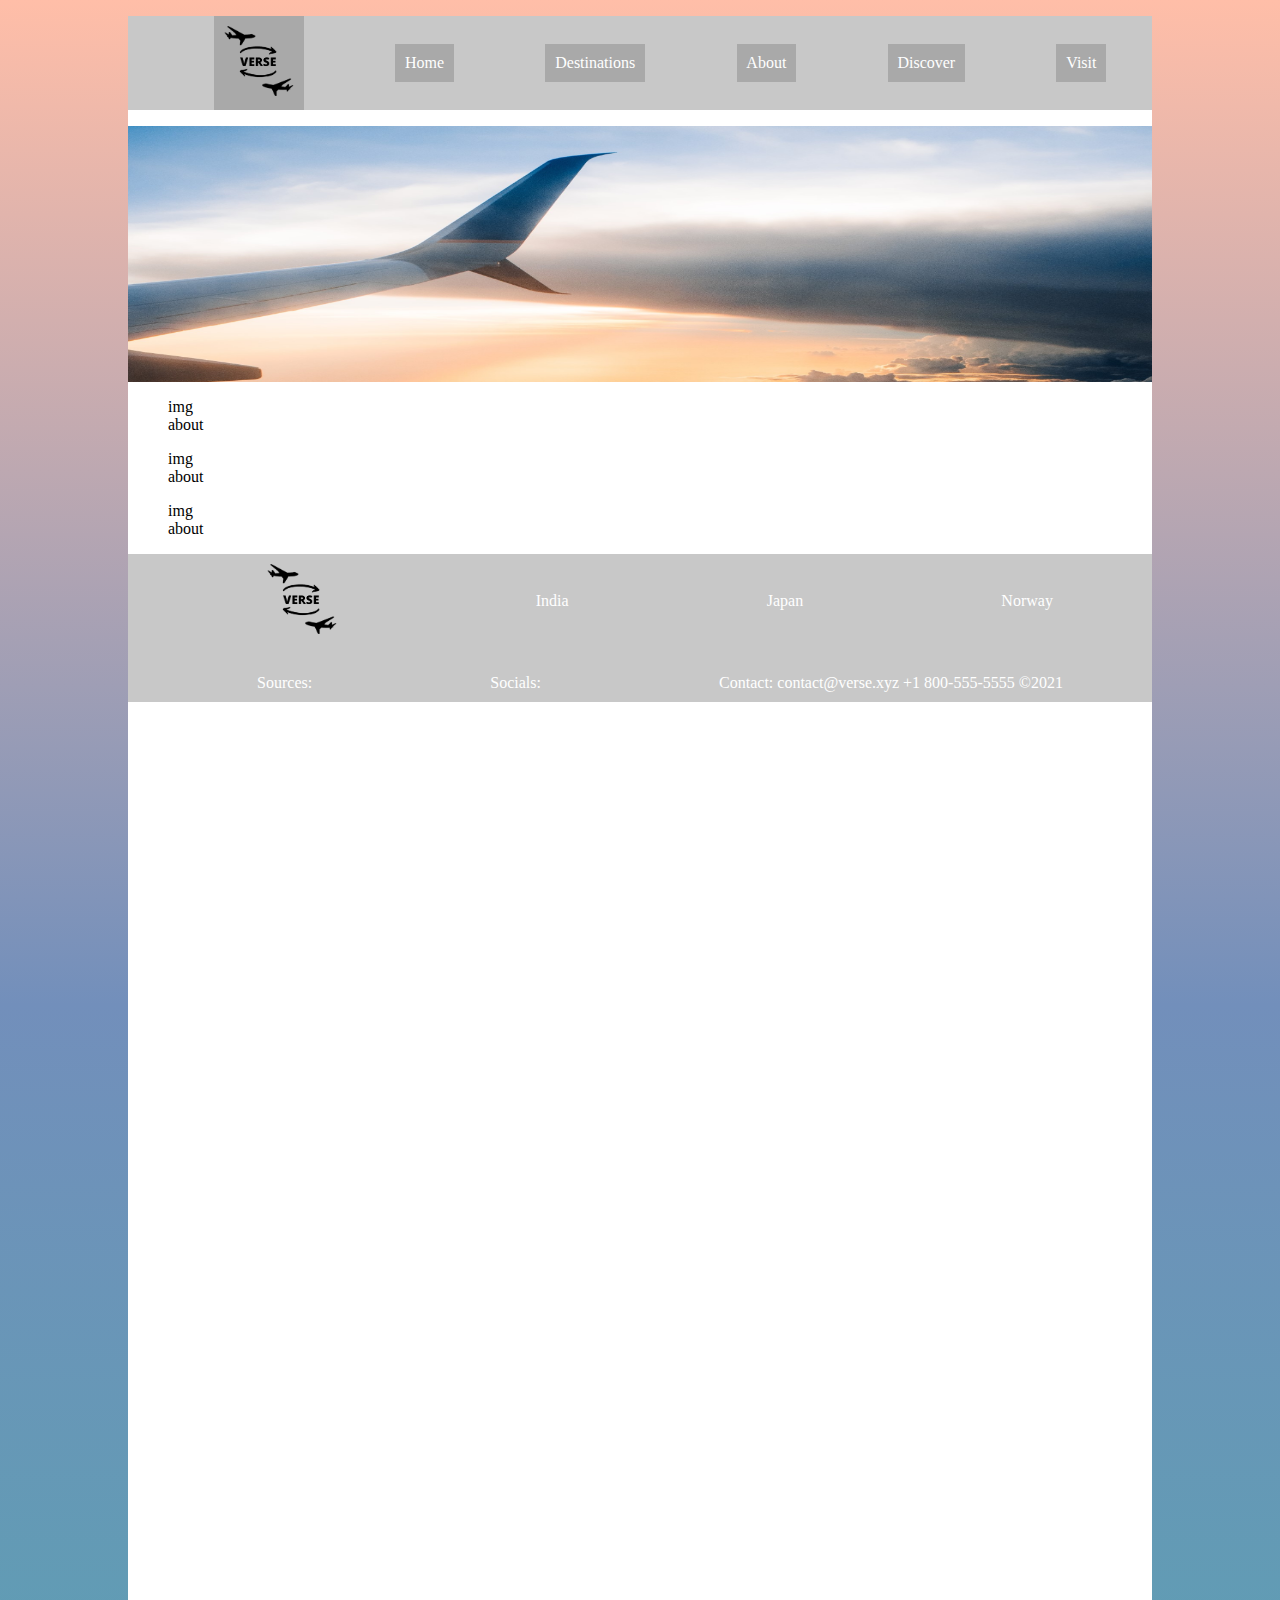
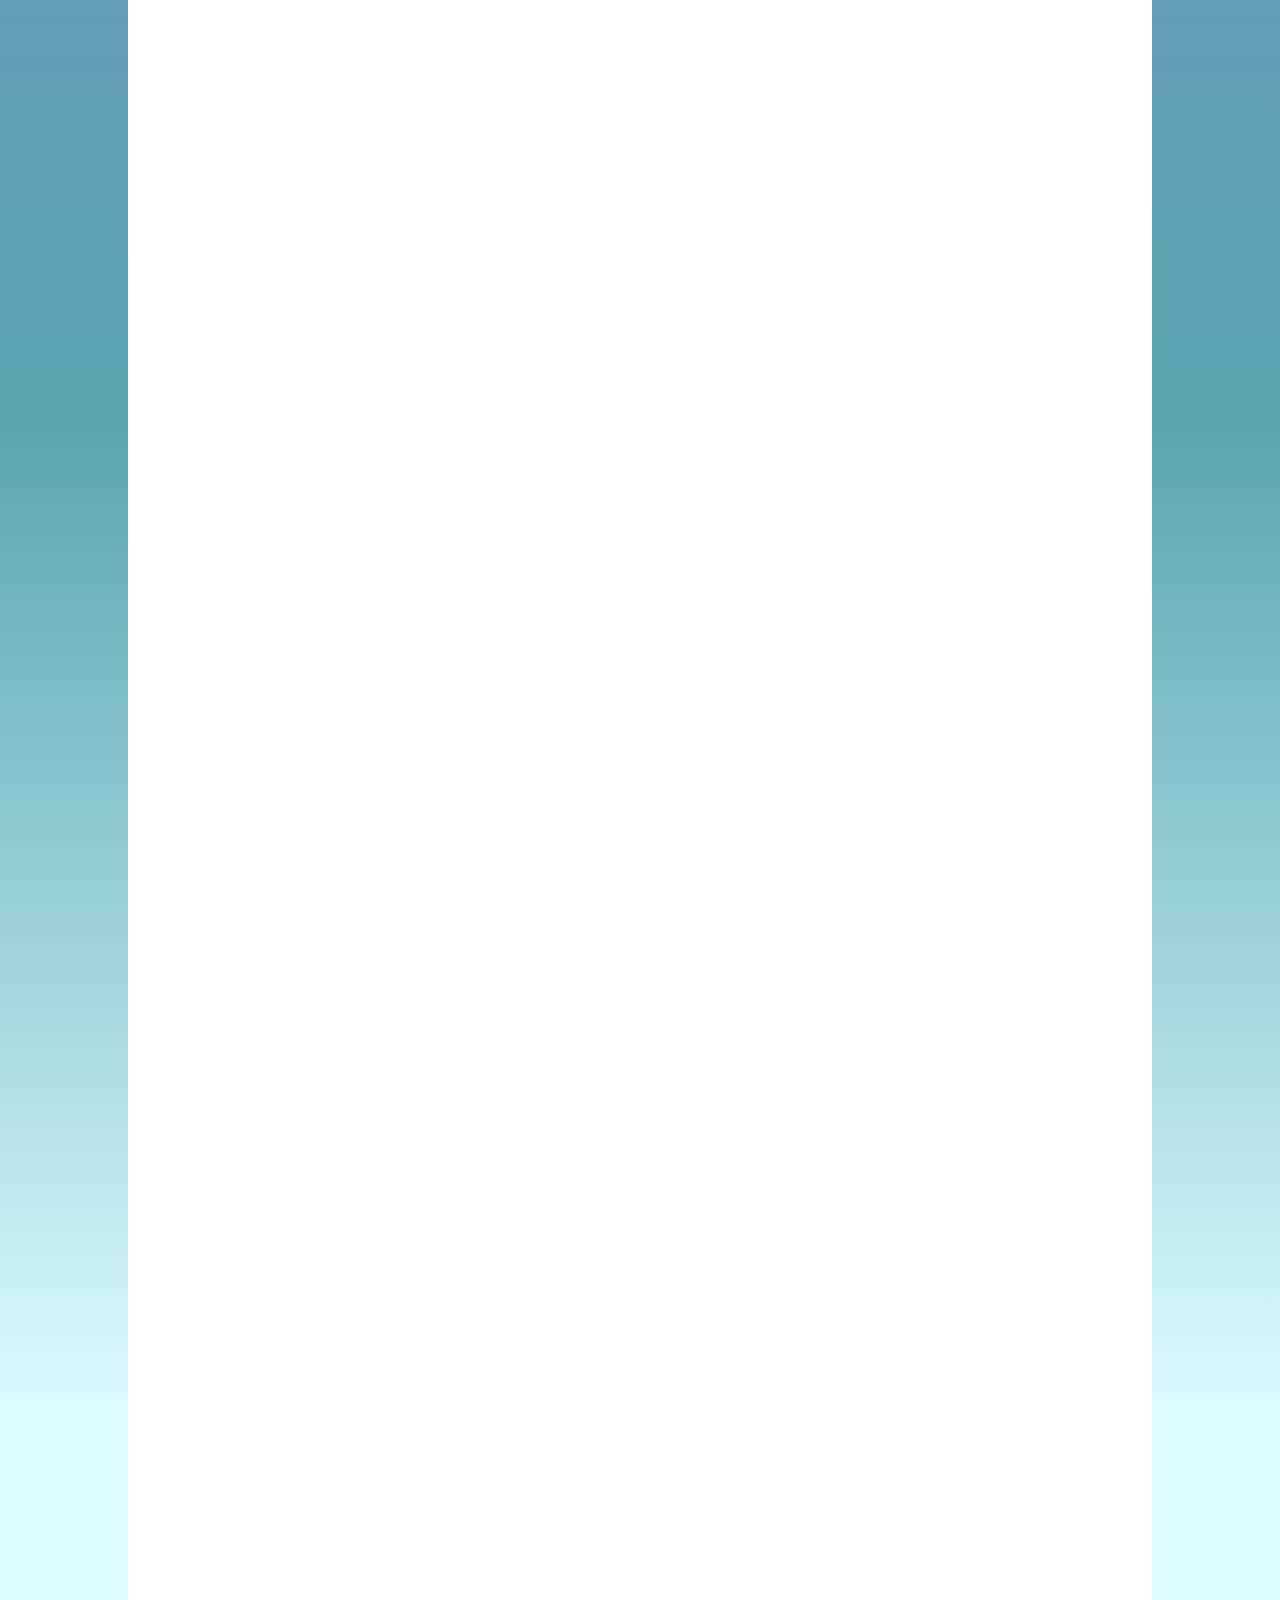
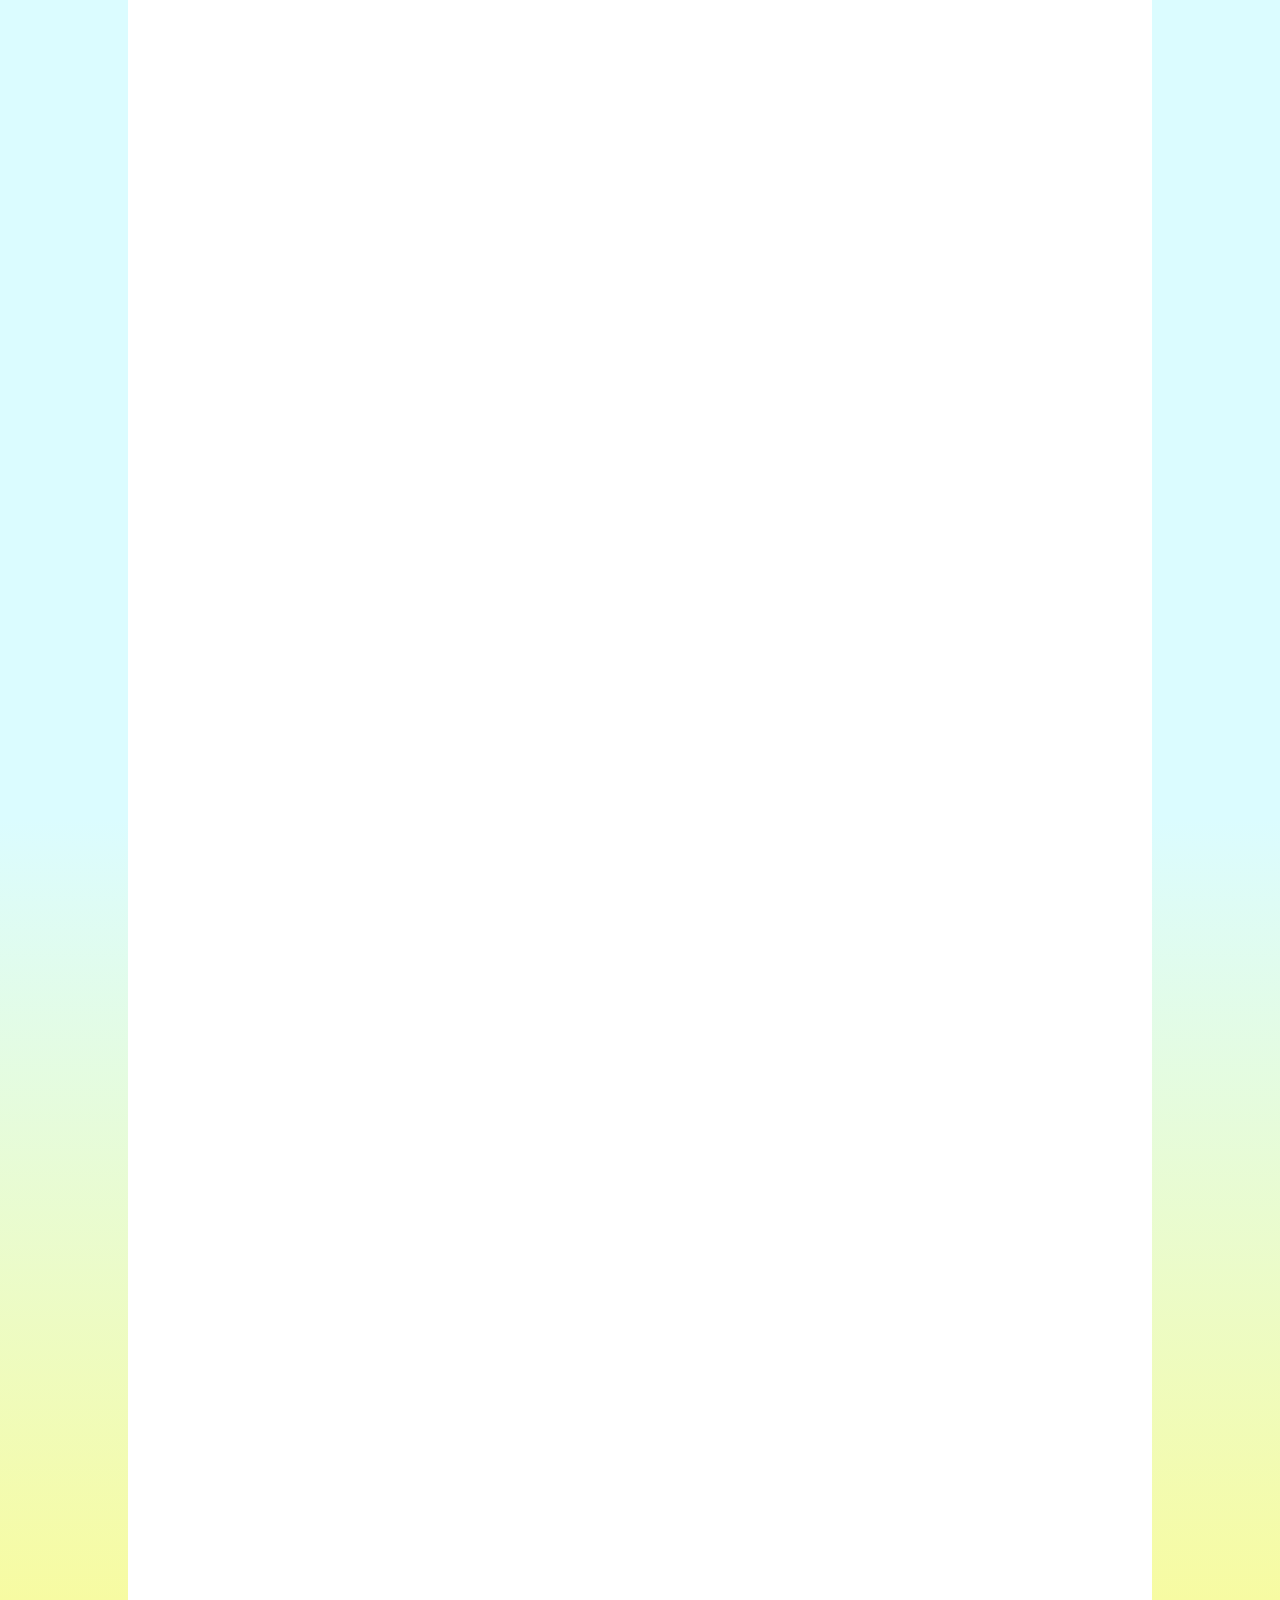
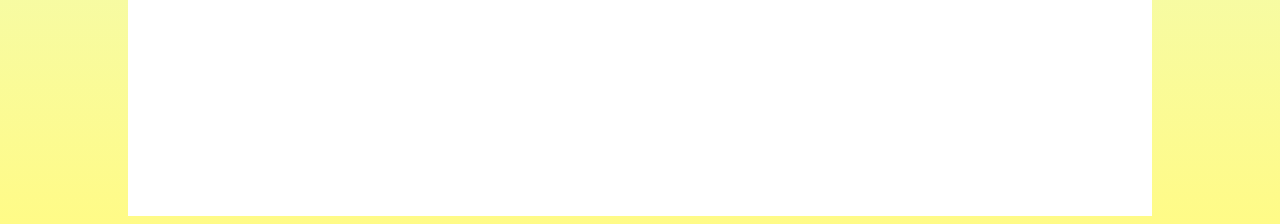
==== destinations.html @ d16730b5 "Co-authored-by: SakethP123 <SakethP123@users.noreply.github.com> Co-authored-by: VictorS121504 <Vict" ====
<!DOCTYPE html>
<html lang="en">
<head>
    <meta charset="UTF-8">
    <meta http-equiv="X-UA-Compatible" content="IE=edge">
    <meta name="viewport" content="width=device-width, initial-scale=1.0">
    <link rel="stylesheet" href="css/styles.css">
    <title>Verse | Destinations</title>
</head>
<body>
    <header>
        <ul>
            <li><img src="img\1.png"></li>
            
            <li><a href="index.html">Home</a></li>
            <li><a href="destinations.html">Destinations</a></li>
            <li class="dropdown">About
                <div class="dropdown-content">
                    <a href="india-about.html">India</a>
                    <a href="japan-about.html">Japan</a>
                    <a href="norway-about.html">Norway</a>
                </div>
            </li>
            <li class="dropdown">Discover
                <div class="dropdown-content">
                    <a href="india-discover.html">India</a>
                    <a href="japan-discover.html">Japan</a>
                    <a href="norway-discover.html">Norway</a>
                </div>
            </li>
            <li class="dropdown">Visit
                <div class="dropdown-content">
                    <a href="india-visit.html">India</a>
                    <a href="japan-visit.html">Japan</a>
                    <a href="norway-visit.html">Norway</a>
                </div>
            </li>
        </ul>
    </header>

    <section id="hero">
    </section>

    <section id="india">
        <ul>
            <li>img</li>
            <li>about</li>
        </ul>
    </section>

    <section id="japan">
        <ul>
            <li>img</li>
            <li>about</li>
        </ul>
    </section>

    <section id="norway">
        <ul>
            <li>img</li>
            <li>about</li>
        </ul>
    </section>

    <footer>
        <ul>
            <li><img src="img\1.png"></li>
            <li class="dropdown">India
                <div class="dropdown-content">
                    <a href="india-about.html">About</a>
                    <a href="india-discover.html">Discover</a>
                    <a href="india-visit.html">Visit</a>
                </div>
            </li>

            <li class="dropdown">Japan
                <div class="dropdown-content">
                    <a href="japan-about.html">About</a>
                    <a href="japan-discover.html">Discover</a>
                    <a href="japan-visit.html">Visit</a>
                </div>
            </li>

            <li class="dropdown">Norway
                <div class="dropdown-content">
                    <a href="norway-about.html">About</a>
                    <a href="norway-discover.html">Discover</a>
                    <a href="norway-visit.html">Visit</a>
                </div>
            </li>
        </ul>

        <ul>
            <li>Sources: </li>
            <li>Socials: </li>
            <li>Contact: contact@verse.xyz +1 800-555-5555 &copy;2021</li>
        </ul>
    </footer>
</body>
---- css/styles.css ----
/* Don't forget that media queries are required for this project */
html{
    background-image:repeating-linear-gradient(180deg, #FFBEA8, #728FBB, #56A4B0, #DBFCFF, #DBFCFF, #FFFB87);
    background-repeat: no-repeat;
    background-attachment:scroll;
}

body{
    height: 5000px;
    font-family:'Times New Roman', Times, serif;
    margin-left: 10vw;
    margin-right: 10vw;
    background-color: white;
}

li{
    text-decoration: none;
    list-style:none;
}

/*Header*/
header{
    background-color: rgba(128, 128, 128, 0.432);
}

header ul{
    display: flex;
    flex-direction: row;
    flex-wrap: wrap;
    justify-content: space-around;
}

header ul li{
    display: inline-block;
    padding: 1%;
    background-color:rgba(128, 128, 128, 0.432);
    color: white;
    text-align: center;
    align-self: center;
}

header ul li a{
    text-decoration: none;
    color: white;
}

header ul li img{
    width: 5.5vw;
    height: relative;
}

/*footer*/
footer{
    background-color:rgba(128, 128, 128, 0.432);
}

footer ul{
    display: flex;
    flex-direction: row;
    flex-wrap: wrap;
    justify-content: space-around;
}

footer ul li{
    color: white;
    padding: 1%;
    text-align: center;
    align-self: center;
}

footer ul li img{
    width: 5.5vw;
    height: relative;
}

/*Dropdown */    
.dropdown-content{
    display: none;
    z-index: 1;
}

.dropdown-content a{
    color: black;
    padding: 12px 16px;
    text-decoration: none;
    display: block;
}

.dropdown:hover .dropdown-content{
    display: flex;
    display: block flex;
}

/*Page content*/
#hero{
    display: flex;
    width: 100%;
    height: 20vw;
    background-image: url(../img/home-hero.jpg);
    background-size: 100% 200%;
    background-repeat: no-repeat;
    object-fit: scale-down;
}

#hero h1{
    color: white;
    align-self: center;
    font-size: 475%;
    transform: translate(370%);
}

#discovery-pages{
    background-color: rgba(128, 128, 128, 0.432);
}

#discovery-pages ul{
    display: flex;
    flex-direction: row;
    justify-content: space-around;
    flex-wrap: wrap;
    color: white;
    height: fit-content;
}

#discovery-pages ul li.things-japan{
    background-image: url(../img/Things-in-Japan-img.jpg);
    background-size: 10vw 10vw;
    height: 10vw;
    width: 10vw;
    background-repeat: no-repeat
}
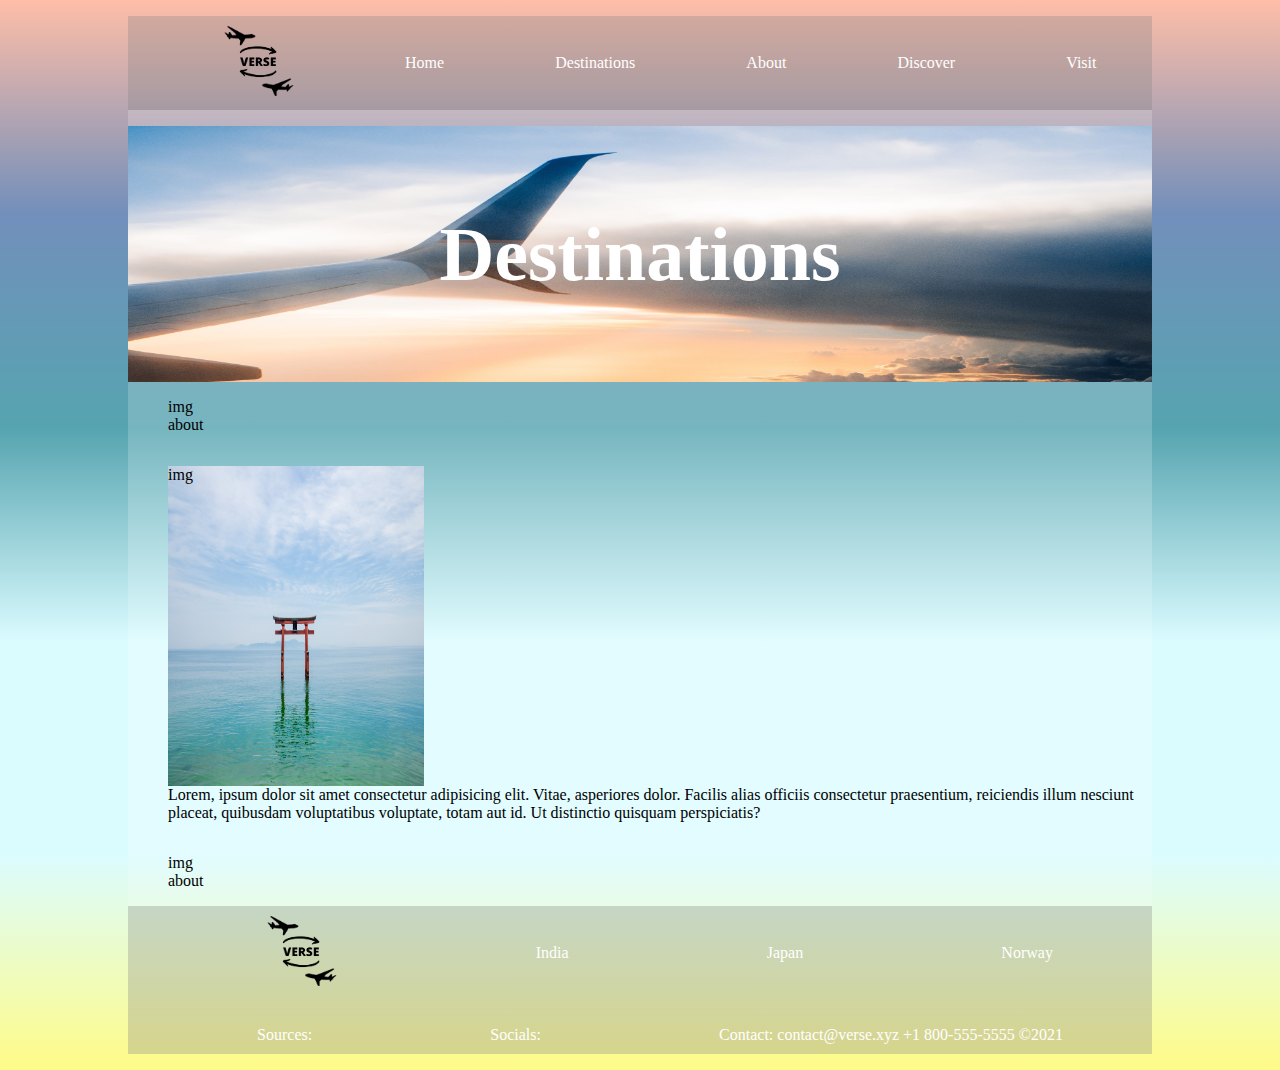
==== commit 3ec9a537: "Co-authored-by: SakethP123 <SakethP123@users.noreply.github.com> Co-authored-by: VictorS121504 <Vict" ====
--- a/destinations.html
+++ b/destinations.html
@@ -4,7 +4,7 @@
     <meta charset="UTF-8">
     <meta http-equiv="X-UA-Compatible" content="IE=edge">
     <meta name="viewport" content="width=device-width, initial-scale=1.0">
-    <link rel="stylesheet" href="css/styles.css">
+    <link rel="stylesheet" href="css\style-destinations.css">
     <title>Verse | Destinations</title>
 </head>
 <body>
@@ -39,6 +39,7 @@
     </header>
 
     <section id="hero">
+        <h1>Destinations</h1>
     </section>
 
     <section id="india">
@@ -50,8 +51,8 @@
 
     <section id="japan">
         <ul>
-            <li>img</li>
-            <li>about</li>
+            <li class="about-hero"> img </li>
+            <li class="about-txt">Lorem, ipsum dolor sit amet consectetur adipisicing elit. Vitae, asperiores dolor. Facilis alias officiis consectetur praesentium, reiciendis illum nesciunt placeat, quibusdam voluptatibus voluptate, totam aut id. Ut distinctio quisquam perspiciatis?</li>
         </ul>
     </section>
 
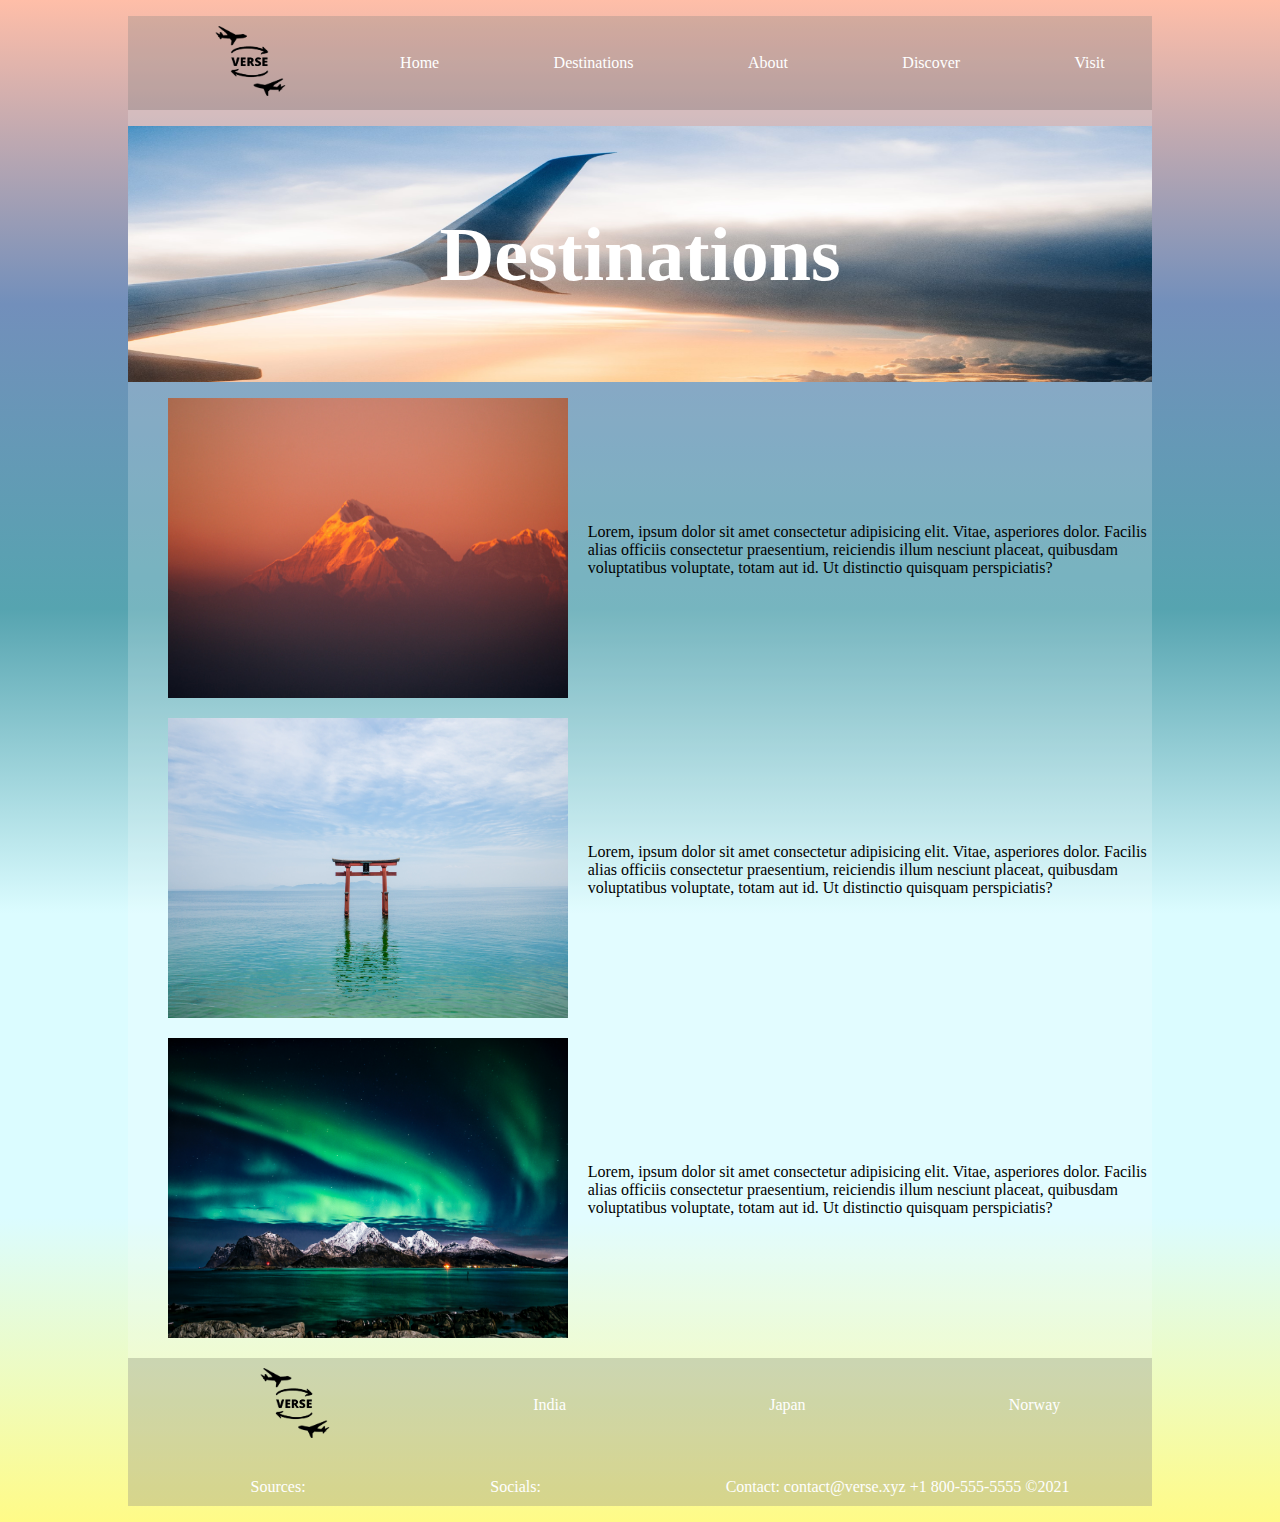
==== commit 4c75a97f: "minor update for destionations page" ====
--- a/destinations.html
+++ b/destinations.html
@@ -44,22 +44,22 @@
 
     <section id="india">
         <ul>
-            <li>img</li>
-            <li>about</li>
+            <li> <img src="./img/India-About-Hero.jpg" width="400" height="300"> </li>
+            <li>Lorem, ipsum dolor sit amet consectetur adipisicing elit. Vitae, asperiores dolor. Facilis alias officiis consectetur praesentium, reiciendis illum nesciunt placeat, quibusdam voluptatibus voluptate, totam aut id. Ut distinctio quisquam perspiciatis?</li>
         </ul>
     </section>
 
     <section id="japan">
         <ul>
-            <li class="about-hero"> img </li>
+            <li class="about-hero"> <img src="./img/Japan-about-hero.jpg" width="400" height="300"> </li>
             <li class="about-txt">Lorem, ipsum dolor sit amet consectetur adipisicing elit. Vitae, asperiores dolor. Facilis alias officiis consectetur praesentium, reiciendis illum nesciunt placeat, quibusdam voluptatibus voluptate, totam aut id. Ut distinctio quisquam perspiciatis?</li>
         </ul>
     </section>
 
     <section id="norway">
         <ul>
-            <li>img</li>
-            <li>about</li>
+            <li> <img src="./img/norway-about-hero.jpg" width="400" height="300"> </li>
+            <li>Lorem, ipsum dolor sit amet consectetur adipisicing elit. Vitae, asperiores dolor. Facilis alias officiis consectetur praesentium, reiciendis illum nesciunt placeat, quibusdam voluptatibus voluptate, totam aut id. Ut distinctio quisquam perspiciatis?</li>
         </ul>
     </section>
 
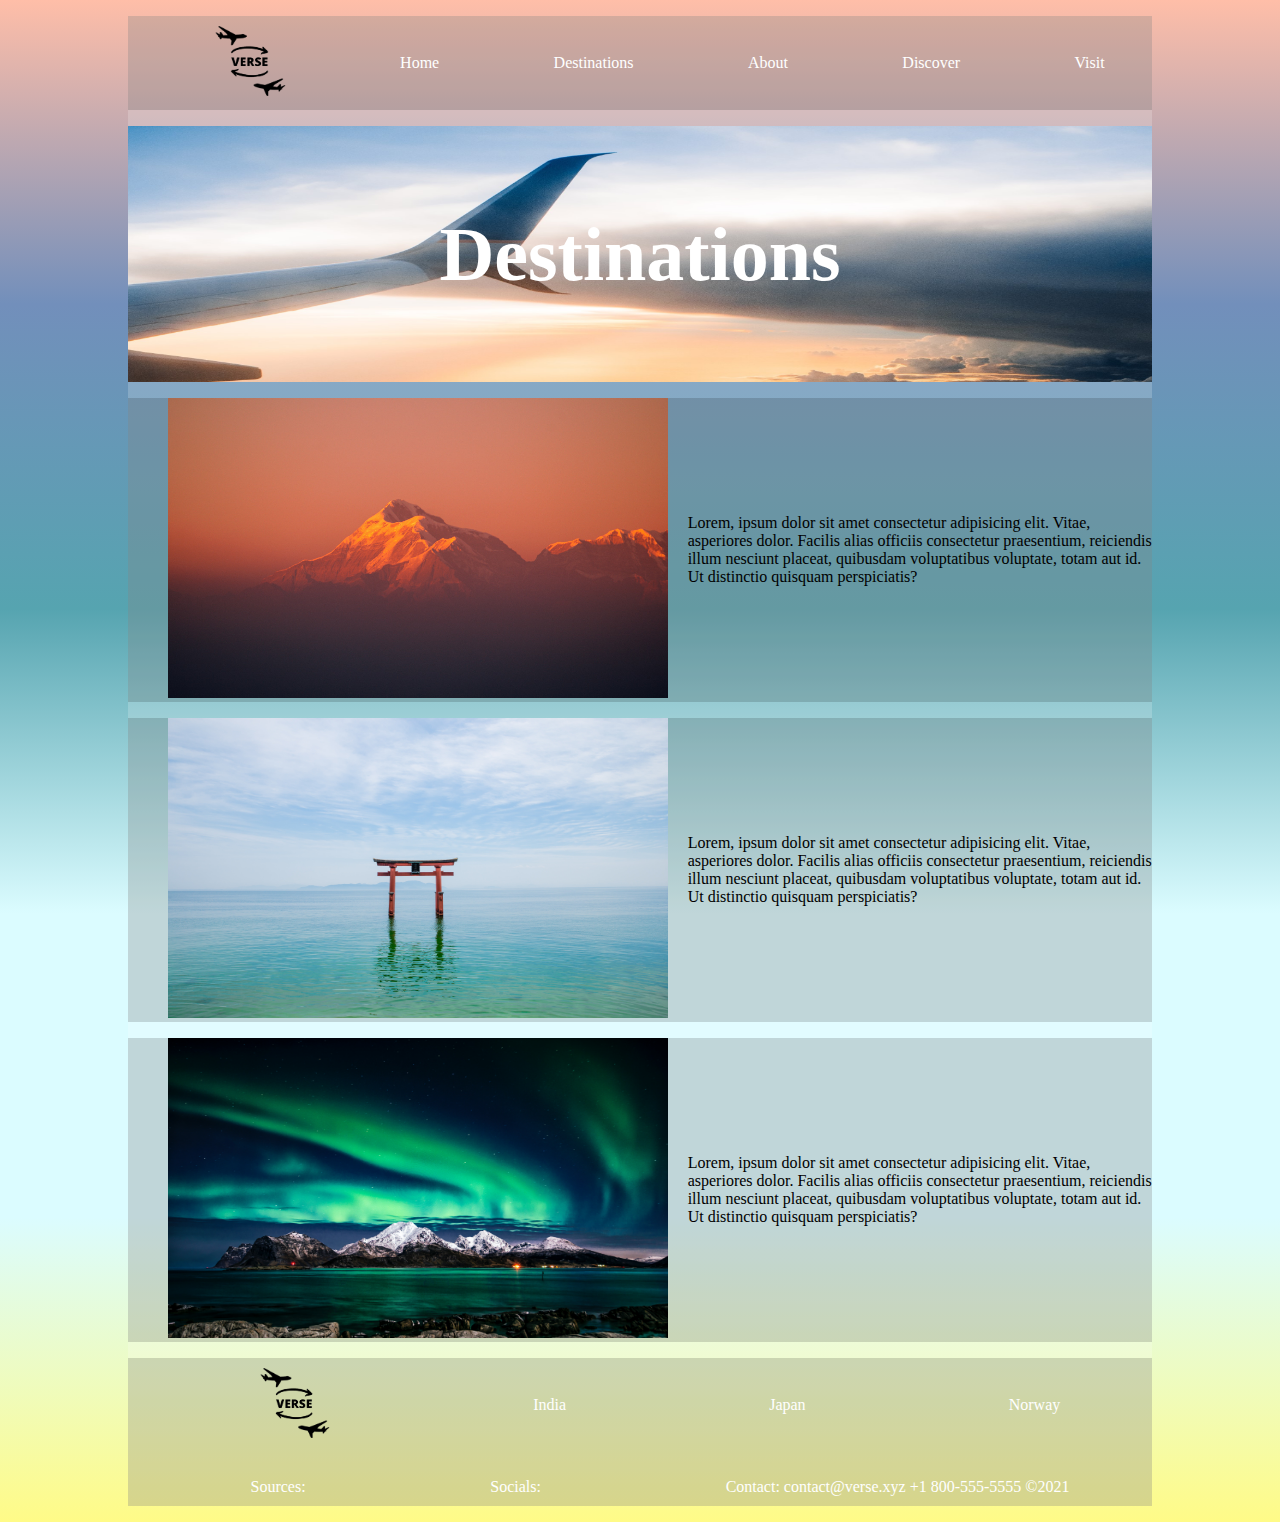
==== commit 6437f167: "more updates destionations page" ====
--- a/destinations.html
+++ b/destinations.html
@@ -42,23 +42,23 @@
         <h1>Destinations</h1>
     </section>
 
-    <section id="india">
+    <section class="text">
         <ul>
-            <li> <img src="./img/India-About-Hero.jpg" width="400" height="300"> </li>
+            <li> <img src="./img/India-About-Hero.jpg" width="500" height="300"> </li>
             <li>Lorem, ipsum dolor sit amet consectetur adipisicing elit. Vitae, asperiores dolor. Facilis alias officiis consectetur praesentium, reiciendis illum nesciunt placeat, quibusdam voluptatibus voluptate, totam aut id. Ut distinctio quisquam perspiciatis?</li>
         </ul>
     </section>
 
-    <section id="japan">
+    <section class="text">
         <ul>
-            <li class="about-hero"> <img src="./img/Japan-about-hero.jpg" width="400" height="300"> </li>
+            <li class="about-hero"> <img src="./img/Japan-about-hero.jpg" width="500" height="300"> </li>
             <li class="about-txt">Lorem, ipsum dolor sit amet consectetur adipisicing elit. Vitae, asperiores dolor. Facilis alias officiis consectetur praesentium, reiciendis illum nesciunt placeat, quibusdam voluptatibus voluptate, totam aut id. Ut distinctio quisquam perspiciatis?</li>
         </ul>
     </section>
 
-    <section id="norway">
+    <section class="text">
         <ul>
-            <li> <img src="./img/norway-about-hero.jpg" width="400" height="300"> </li>
+            <li> <img src="./img/norway-about-hero.jpg" width="500" height="300"> </li>
             <li>Lorem, ipsum dolor sit amet consectetur adipisicing elit. Vitae, asperiores dolor. Facilis alias officiis consectetur praesentium, reiciendis illum nesciunt placeat, quibusdam voluptatibus voluptate, totam aut id. Ut distinctio quisquam perspiciatis?</li>
         </ul>
     </section>
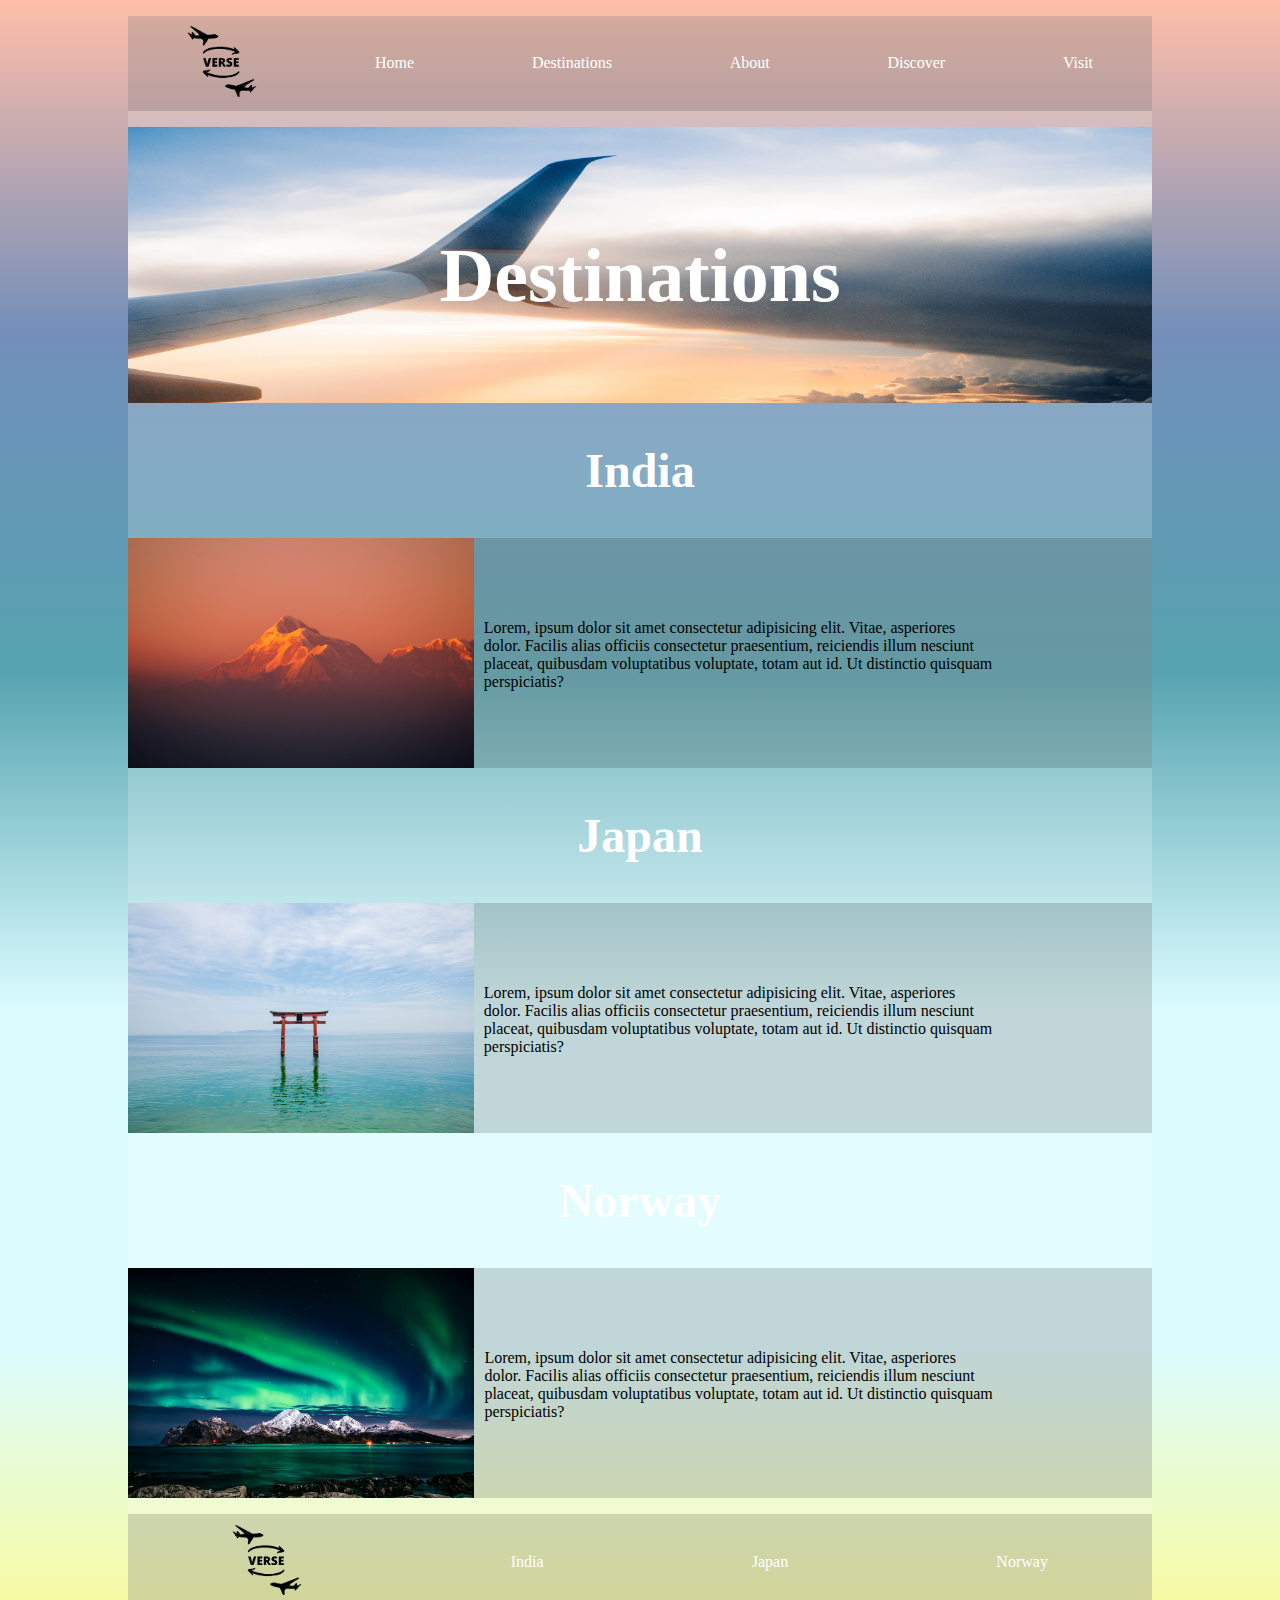
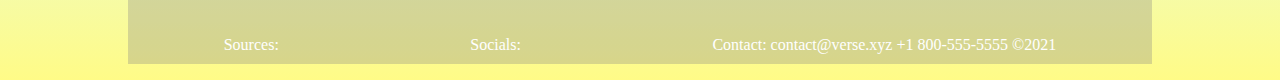
==== commit d154b3cb: "Co-authored-by: SakethP123 <SakethP123@users.noreply.github.com> Co-authored-by: VictorS121504 <Vict" ====
--- a/destinations.html
+++ b/destinations.html
@@ -4,7 +4,7 @@
     <meta charset="UTF-8">
     <meta http-equiv="X-UA-Compatible" content="IE=edge">
     <meta name="viewport" content="width=device-width, initial-scale=1.0">
-    <link rel="stylesheet" href="css\style-destinations.css">
+    <link rel="stylesheet" href="css\styles.css">
     <title>Verse | Destinations</title>
 </head>
 <body>
@@ -42,26 +42,31 @@
         <h1>Destinations</h1>
     </section>
 
+    <div id="titles"><h2>India</h2></div>
     <section class="text">
-        <ul>
-            <li> <img src="./img/India-About-Hero.jpg" width="500" height="300"> </li>
-            <li>Lorem, ipsum dolor sit amet consectetur adipisicing elit. Vitae, asperiores dolor. Facilis alias officiis consectetur praesentium, reiciendis illum nesciunt placeat, quibusdam voluptatibus voluptate, totam aut id. Ut distinctio quisquam perspiciatis?</li>
+        <ul id="destination">
+            <li class="destination-image"><img src="../img/India-About-Hero.jpg"></li>
+            <li id="about-txt">Lorem, ipsum dolor sit amet consectetur adipisicing elit. Vitae, asperiores dolor. Facilis alias officiis consectetur praesentium, reiciendis illum nesciunt placeat, quibusdam voluptatibus voluptate, totam aut id. Ut distinctio quisquam perspiciatis?</li>
         </ul>
     </section>
 
+    <div id="titles"><h2>Japan</h2></div>
     <section class="text">
-        <ul>
-            <li class="about-hero"> <img src="./img/Japan-about-hero.jpg" width="500" height="300"> </li>
-            <li class="about-txt">Lorem, ipsum dolor sit amet consectetur adipisicing elit. Vitae, asperiores dolor. Facilis alias officiis consectetur praesentium, reiciendis illum nesciunt placeat, quibusdam voluptatibus voluptate, totam aut id. Ut distinctio quisquam perspiciatis?</li>
+        <ul id="destination">
+            <li class="destination-image"><img src="../img/Japan-about-hero.jpg"></li>
+            <l id="about-txt">Lorem, ipsum dolor sit amet consectetur adipisicing elit. Vitae, asperiores dolor. Facilis alias officiis consectetur praesentium, reiciendis illum nesciunt placeat, quibusdam voluptatibus voluptate, totam aut id. Ut distinctio quisquam perspiciatis?</li>
         </ul>
     </section>
 
+    <div id="titles"><h2>Norway</h2></div>
     <section class="text">
-        <ul>
-            <li> <img src="./img/norway-about-hero.jpg" width="500" height="300"> </li>
-            <li>Lorem, ipsum dolor sit amet consectetur adipisicing elit. Vitae, asperiores dolor. Facilis alias officiis consectetur praesentium, reiciendis illum nesciunt placeat, quibusdam voluptatibus voluptate, totam aut id. Ut distinctio quisquam perspiciatis?</li>
+        <ul id="destination">
+            <li class="destination-image"><img src="../img/norway-about-hero.jpg"></li>
+            <li id="about-txt">Lorem, ipsum dolor sit amet consectetur adipisicing elit. Vitae, asperiores dolor. Facilis alias officiis consectetur praesentium, reiciendis illum nesciunt placeat, quibusdam voluptatibus voluptate, totam aut id. Ut distinctio quisquam perspiciatis?</li>
         </ul>
     </section>
+
+     
 
     <footer>
         <ul>
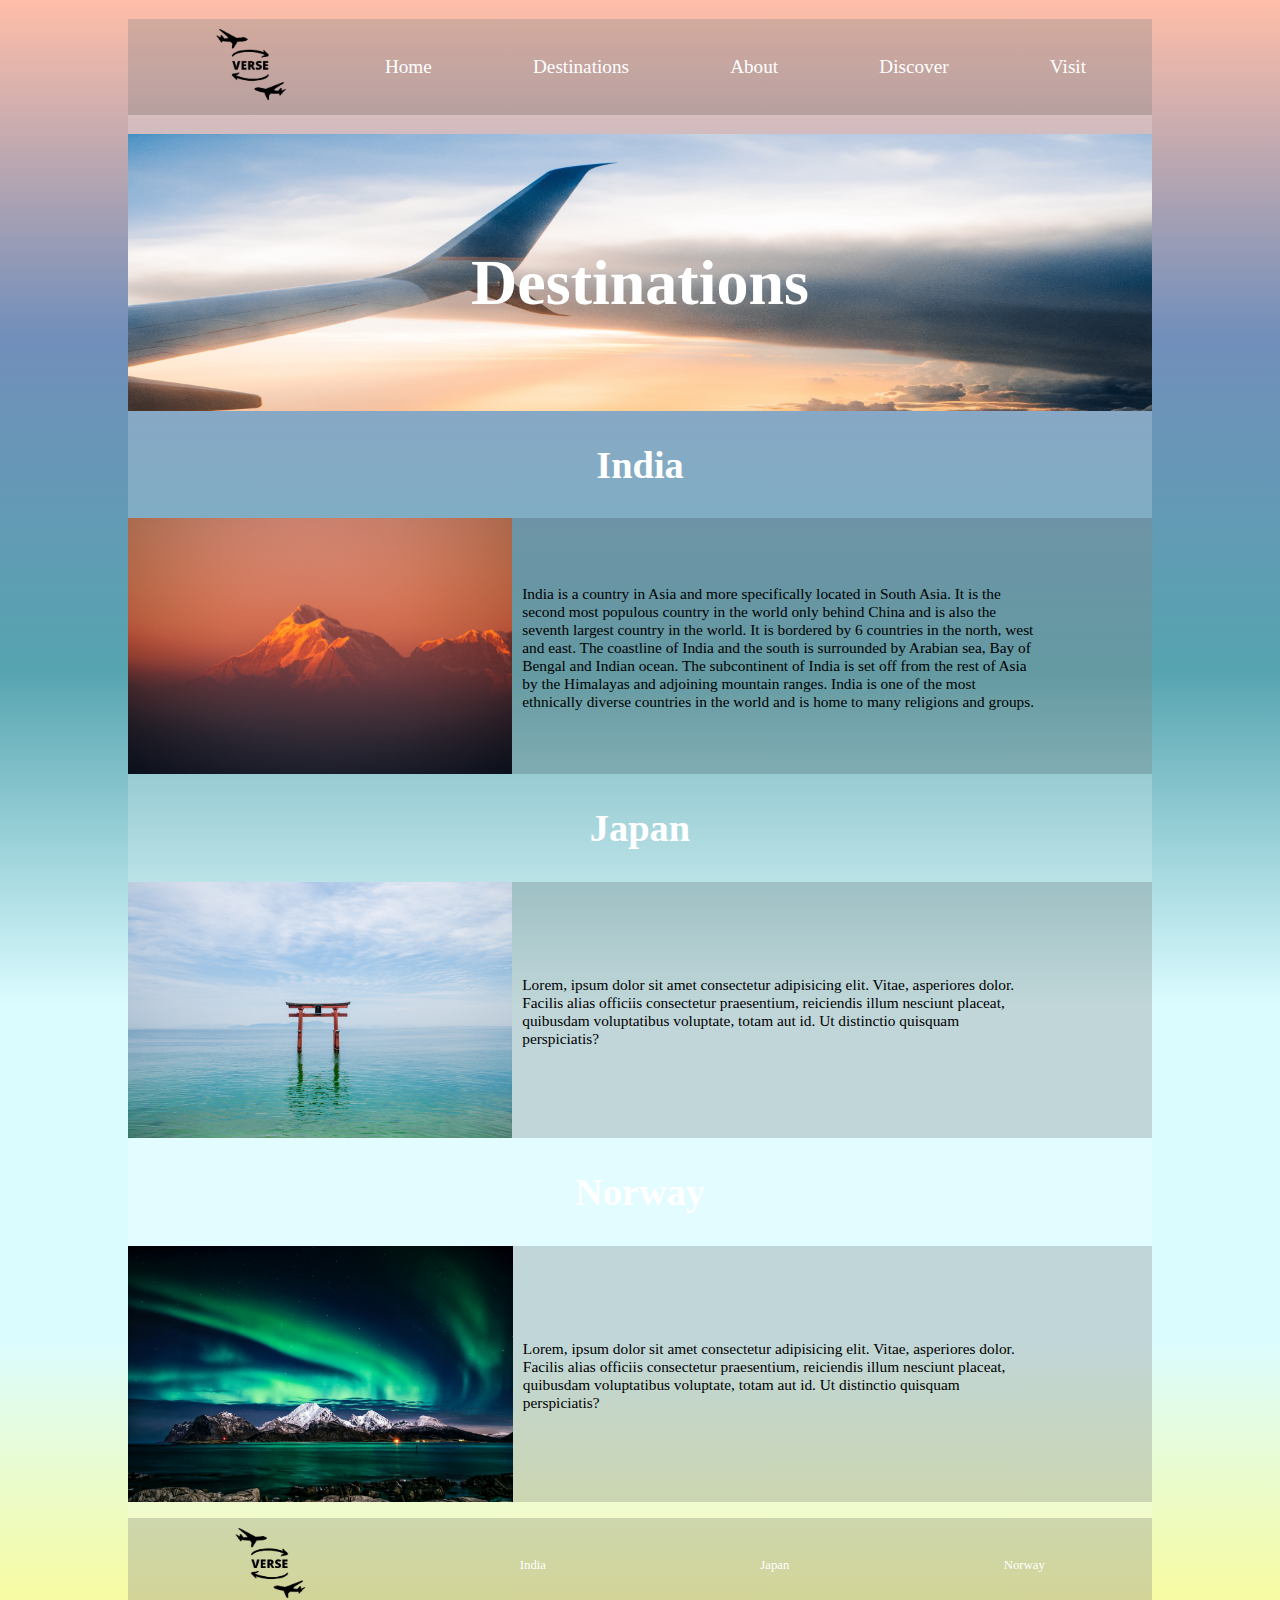
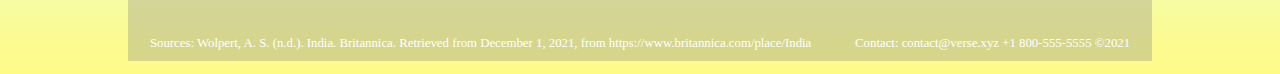
==== commit 92af547f: "Co-authored-by: SakethP123 <SakethP123@users.noreply.github.com> Co-authored-by: VictorS121504 <Vict" ====
--- a/destinations.html
+++ b/destinations.html
@@ -10,7 +10,7 @@
 <body>
     <header>
         <ul>
-            <li><img src="img\1.png"></li>
+            <li><a href="index.html"><img src="img\1.png"></li>
             
             <li><a href="index.html">Home</a></li>
             <li><a href="destinations.html">Destinations</a></li>
@@ -46,7 +46,8 @@
     <section class="text">
         <ul id="destination">
             <li class="destination-image"><img src="../img/India-About-Hero.jpg"></li>
-            <li id="about-txt">Lorem, ipsum dolor sit amet consectetur adipisicing elit. Vitae, asperiores dolor. Facilis alias officiis consectetur praesentium, reiciendis illum nesciunt placeat, quibusdam voluptatibus voluptate, totam aut id. Ut distinctio quisquam perspiciatis?</li>
+            <li id="about-txt">India is a country in Asia and more specifically located in South Asia. It is the second most populous country in the world only behind China and is also the seventh largest country in the world. It is bordered by 6 countries in the north, west and east. The coastline of India and the south is surrounded by Arabian sea, Bay of Bengal and Indian ocean. The subcontinent of India is set off from the rest of Asia by the Himalayas and adjoining mountain ranges. India is one of the most ethnically diverse countries in the world and is home to many religions and groups.
+            </li>
         </ul>
     </section>
 
@@ -97,8 +98,10 @@
         </ul>
 
         <ul>
-            <li>Sources: </li>
-            <li>Socials: </li>
+            <li>Sources: Wolpert, A. S. (n.d.). India. Britannica. Retrieved from December 1, 2021, from
+                         https://www.britannica.com/place/India
+                       
+                 </li>
             <li>Contact: contact@verse.xyz +1 800-555-5555 &copy;2021</li>
         </ul>
     </footer>
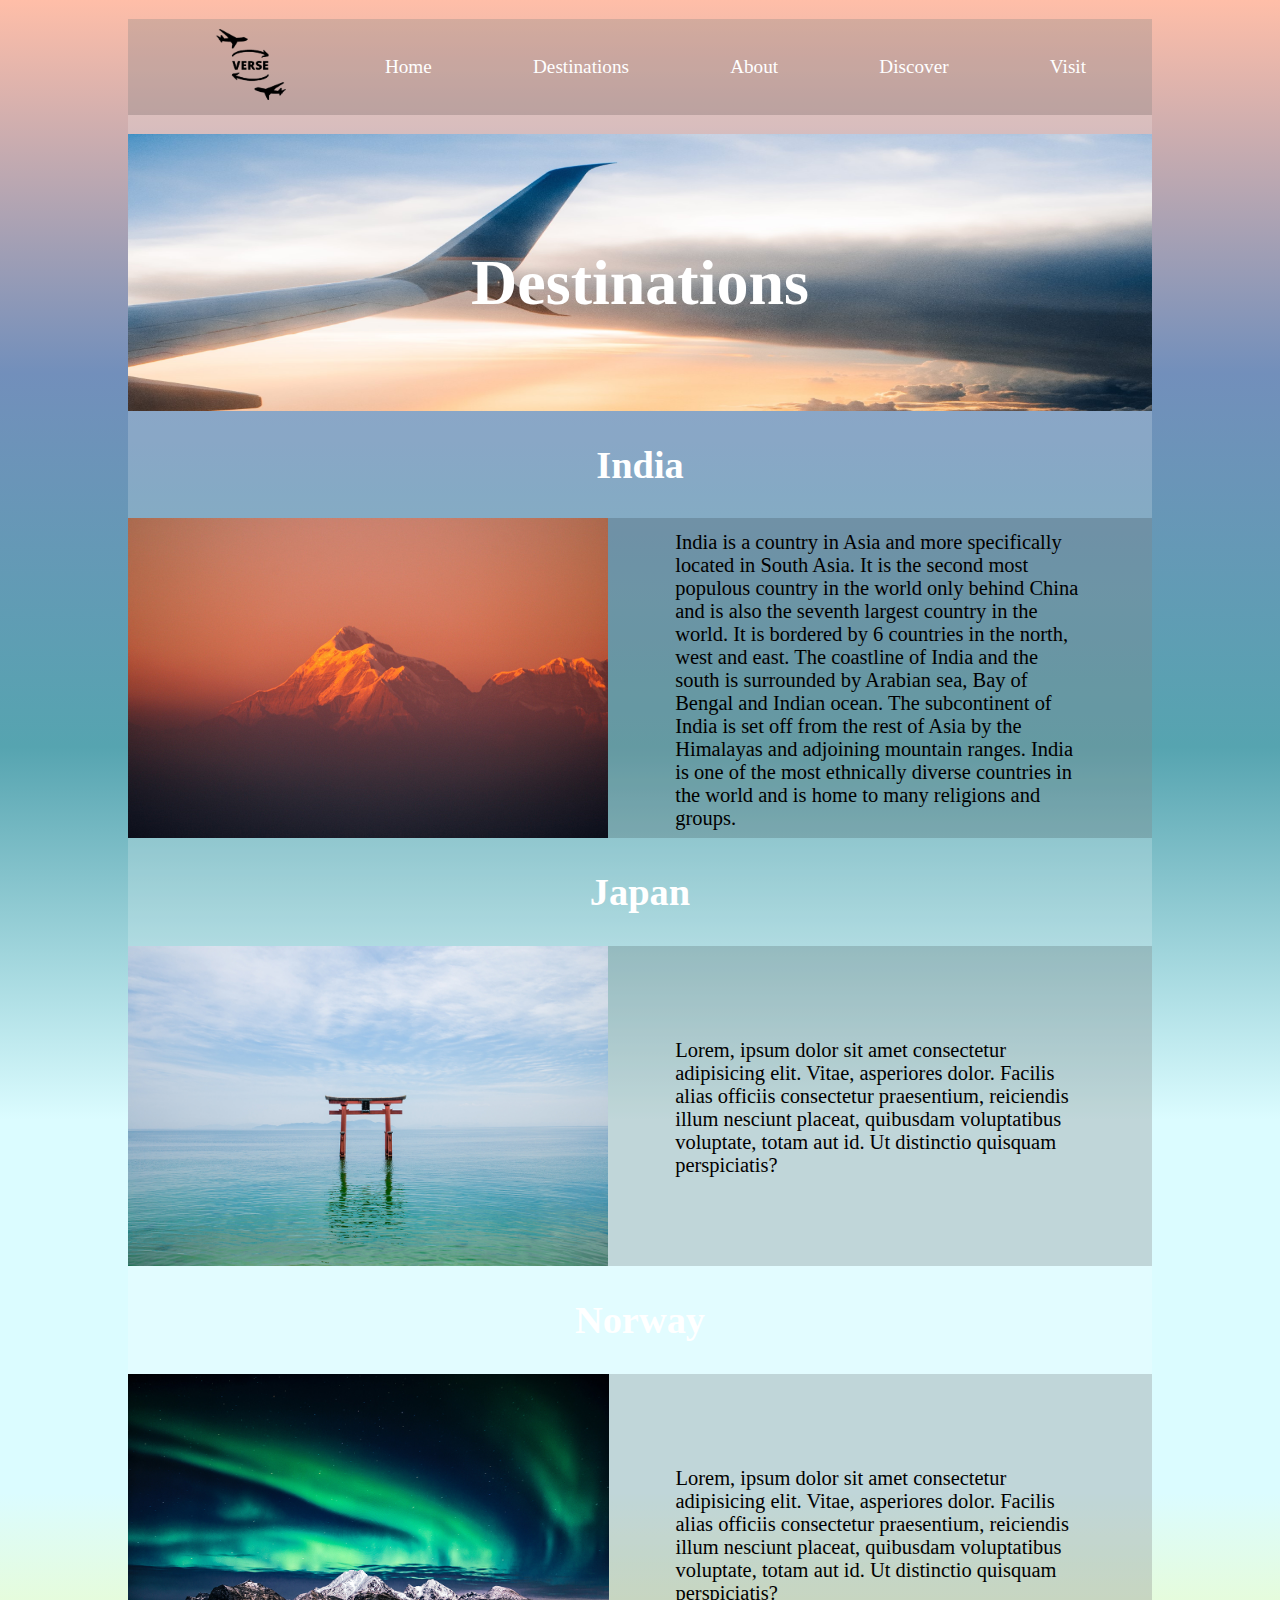
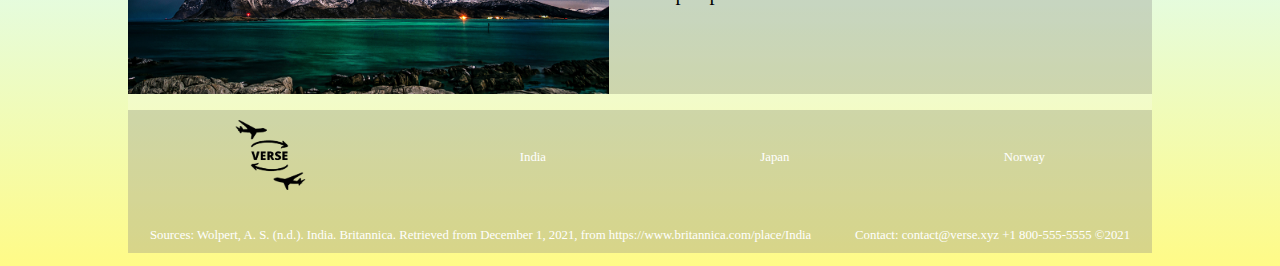
==== commit f9566a74: "Adjussted font sizes" ====
--- a/destinations.html
+++ b/destinations.html
@@ -10,8 +10,7 @@
 <body>
     <header>
         <ul>
-            <li><a href="index.html"><img src="img\1.png"></li>
-            
+            <li><a href="index.html"><img src="img\1.png"></li>    
             <li><a href="index.html">Home</a></li>
             <li><a href="destinations.html">Destinations</a></li>
             <li class="dropdown">About
@@ -43,15 +42,16 @@
     </section>
 
     <div id="titles"><h2>India</h2></div>
+
     <section class="text">
         <ul id="destination">
             <li class="destination-image"><img src="../img/India-About-Hero.jpg"></li>
-            <li id="about-txt">India is a country in Asia and more specifically located in South Asia. It is the second most populous country in the world only behind China and is also the seventh largest country in the world. It is bordered by 6 countries in the north, west and east. The coastline of India and the south is surrounded by Arabian sea, Bay of Bengal and Indian ocean. The subcontinent of India is set off from the rest of Asia by the Himalayas and adjoining mountain ranges. India is one of the most ethnically diverse countries in the world and is home to many religions and groups.
-            </li>
+            <li id="about-txt">India is a country in Asia and more specifically located in South Asia. It is the second most populous country in the world only behind China and is also the seventh largest country in the world. It is bordered by 6 countries in the north, west and east. The coastline of India and the south is surrounded by Arabian sea, Bay of Bengal and Indian ocean. The subcontinent of India is set off from the rest of Asia by the Himalayas and adjoining mountain ranges. India is one of the most ethnically diverse countries in the world and is home to many religions and groups.</li>
         </ul>
     </section>
 
     <div id="titles"><h2>Japan</h2></div>
+
     <section class="text">
         <ul id="destination">
             <li class="destination-image"><img src="../img/Japan-about-hero.jpg"></li>
@@ -60,14 +60,13 @@
     </section>
 
     <div id="titles"><h2>Norway</h2></div>
+    
     <section class="text">
         <ul id="destination">
             <li class="destination-image"><img src="../img/norway-about-hero.jpg"></li>
             <li id="about-txt">Lorem, ipsum dolor sit amet consectetur adipisicing elit. Vitae, asperiores dolor. Facilis alias officiis consectetur praesentium, reiciendis illum nesciunt placeat, quibusdam voluptatibus voluptate, totam aut id. Ut distinctio quisquam perspiciatis?</li>
         </ul>
     </section>
-
-     
 
     <footer>
         <ul>
@@ -98,10 +97,9 @@
         </ul>
 
         <ul>
-            <li>Sources: Wolpert, A. S. (n.d.). India. Britannica. Retrieved from December 1, 2021, from
-                         https://www.britannica.com/place/India
-                       
-                 </li>
+            <li>
+                Sources: Wolpert, A. S. (n.d.). India. Britannica. Retrieved from December 1, 2021, from https://www.britannica.com/place/India       
+            </li>
             <li>Contact: contact@verse.xyz +1 800-555-5555 &copy;2021</li>
         </ul>
     </footer>
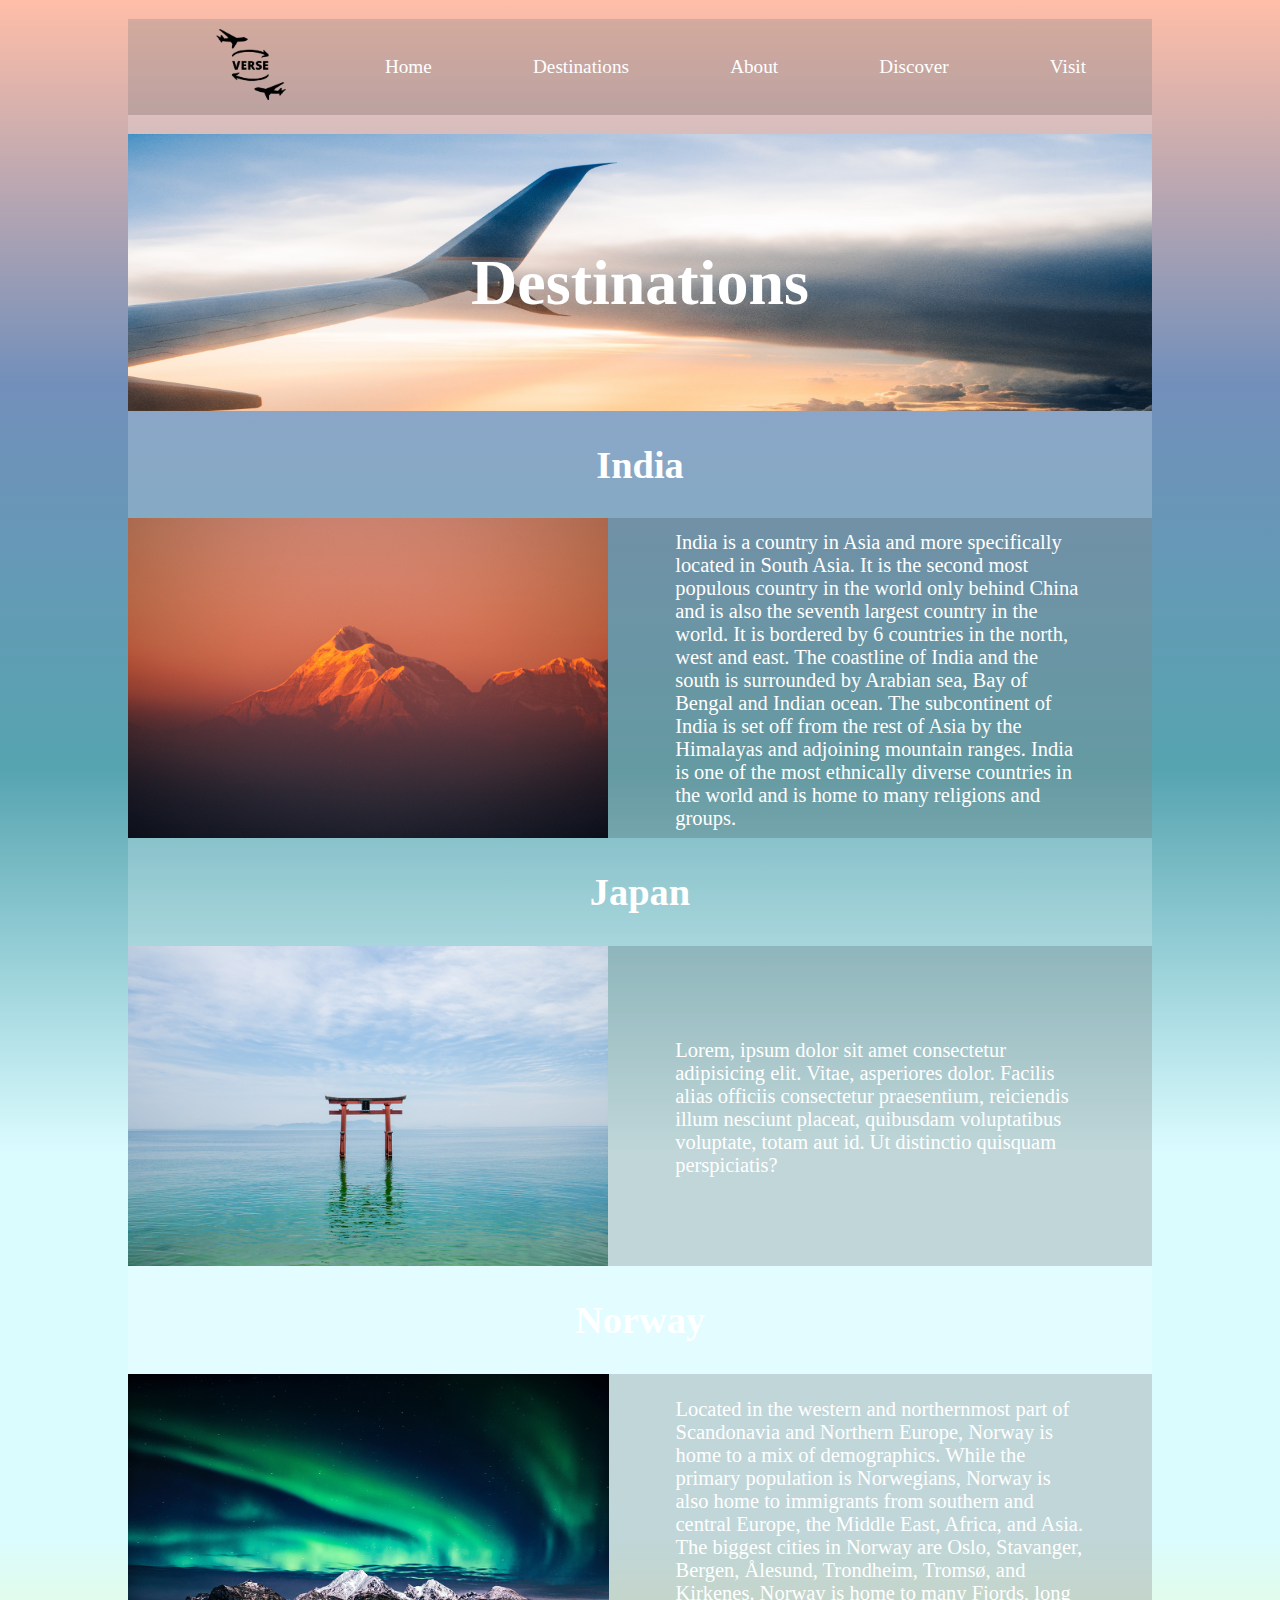
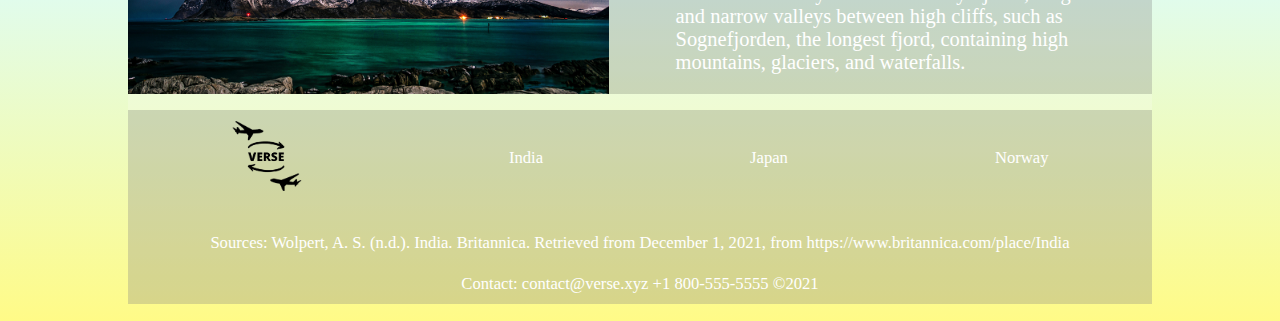
==== commit b32f8a7b: "Updated media queries" ====
--- a/destinations.html
+++ b/destinations.html
@@ -1,5 +1,6 @@
 <!DOCTYPE html>
 <html lang="en">
+
 <head>
     <meta charset="UTF-8">
     <meta http-equiv="X-UA-Compatible" content="IE=edge">
@@ -7,10 +8,11 @@
     <link rel="stylesheet" href="css\styles.css">
     <title>Verse | Destinations</title>
 </head>
+
 <body>
     <header>
         <ul>
-            <li><a href="index.html"><img src="img\1.png"></li>    
+            <li><a href="index.html"><img src="img\1.png"></li>
             <li><a href="index.html">Home</a></li>
             <li><a href="destinations.html">Destinations</a></li>
             <li class="dropdown">About
@@ -41,30 +43,48 @@
         <h1>Destinations</h1>
     </section>
 
-    <div id="titles"><h2>India</h2></div>
+    <div id="titles">
+        <h2>India</h2>
+    </div>
 
     <section class="text">
         <ul id="destination">
             <li class="destination-image"><img src="../img/India-About-Hero.jpg"></li>
-            <li id="about-txt">India is a country in Asia and more specifically located in South Asia. It is the second most populous country in the world only behind China and is also the seventh largest country in the world. It is bordered by 6 countries in the north, west and east. The coastline of India and the south is surrounded by Arabian sea, Bay of Bengal and Indian ocean. The subcontinent of India is set off from the rest of Asia by the Himalayas and adjoining mountain ranges. India is one of the most ethnically diverse countries in the world and is home to many religions and groups.</li>
+            <li id="about-txt">India is a country in Asia and more specifically located in South Asia. It is the second
+                most populous country in the world only behind China and is also the seventh largest country in the
+                world. It is bordered by 6 countries in the north, west and east. The coastline of India and the south
+                is surrounded by Arabian sea, Bay of Bengal and Indian ocean. The subcontinent of India is set off from
+                the rest of Asia by the Himalayas and adjoining mountain ranges. India is one of the most ethnically
+                diverse countries in the world and is home to many religions and groups.</li>
         </ul>
     </section>
 
-    <div id="titles"><h2>Japan</h2></div>
+    <div id="titles">
+        <h2>Japan</h2>
+    </div>
 
     <section class="text">
         <ul id="destination">
             <li class="destination-image"><img src="../img/Japan-about-hero.jpg"></li>
-            <l id="about-txt">Lorem, ipsum dolor sit amet consectetur adipisicing elit. Vitae, asperiores dolor. Facilis alias officiis consectetur praesentium, reiciendis illum nesciunt placeat, quibusdam voluptatibus voluptate, totam aut id. Ut distinctio quisquam perspiciatis?</li>
+            <l id="about-txt">Lorem, ipsum dolor sit amet consectetur adipisicing elit. Vitae, asperiores dolor. Facilis
+                alias officiis consectetur praesentium, reiciendis illum nesciunt placeat, quibusdam voluptatibus
+                voluptate, totam aut id. Ut distinctio quisquam perspiciatis?</li>
         </ul>
     </section>
 
-    <div id="titles"><h2>Norway</h2></div>
-    
+    <div id="titles">
+        <h2>Norway</h2>
+    </div>
+
     <section class="text">
         <ul id="destination">
             <li class="destination-image"><img src="../img/norway-about-hero.jpg"></li>
-            <li id="about-txt">Lorem, ipsum dolor sit amet consectetur adipisicing elit. Vitae, asperiores dolor. Facilis alias officiis consectetur praesentium, reiciendis illum nesciunt placeat, quibusdam voluptatibus voluptate, totam aut id. Ut distinctio quisquam perspiciatis?</li>
+            <li id="about-txt">Located in the western and northernmost part of Scandonavia and Northern Europe, Norway
+                is home to a mix of demographics. While the primary population is Norwegians, Norway is also home to
+                immigrants from southern and central Europe, the Middle East, Africa, and Asia. The biggest cities in
+                Norway are Oslo, Stavanger, Bergen, Ålesund, Trondheim, Tromsø, and Kirkenes. Norway is home to many
+                Fjords, long and narrow valleys between high cliffs, such as Sognefjorden, the longest fjord, containing
+                high mountains, glaciers, and waterfalls.</li>
         </ul>
     </section>
 
@@ -98,7 +118,8 @@
 
         <ul>
             <li>
-                Sources: Wolpert, A. S. (n.d.). India. Britannica. Retrieved from December 1, 2021, from https://www.britannica.com/place/India       
+                Sources: Wolpert, A. S. (n.d.). India. Britannica. Retrieved from December 1, 2021, from
+                https://www.britannica.com/place/India
             </li>
             <li>Contact: contact@verse.xyz +1 800-555-5555 &copy;2021</li>
         </ul>
